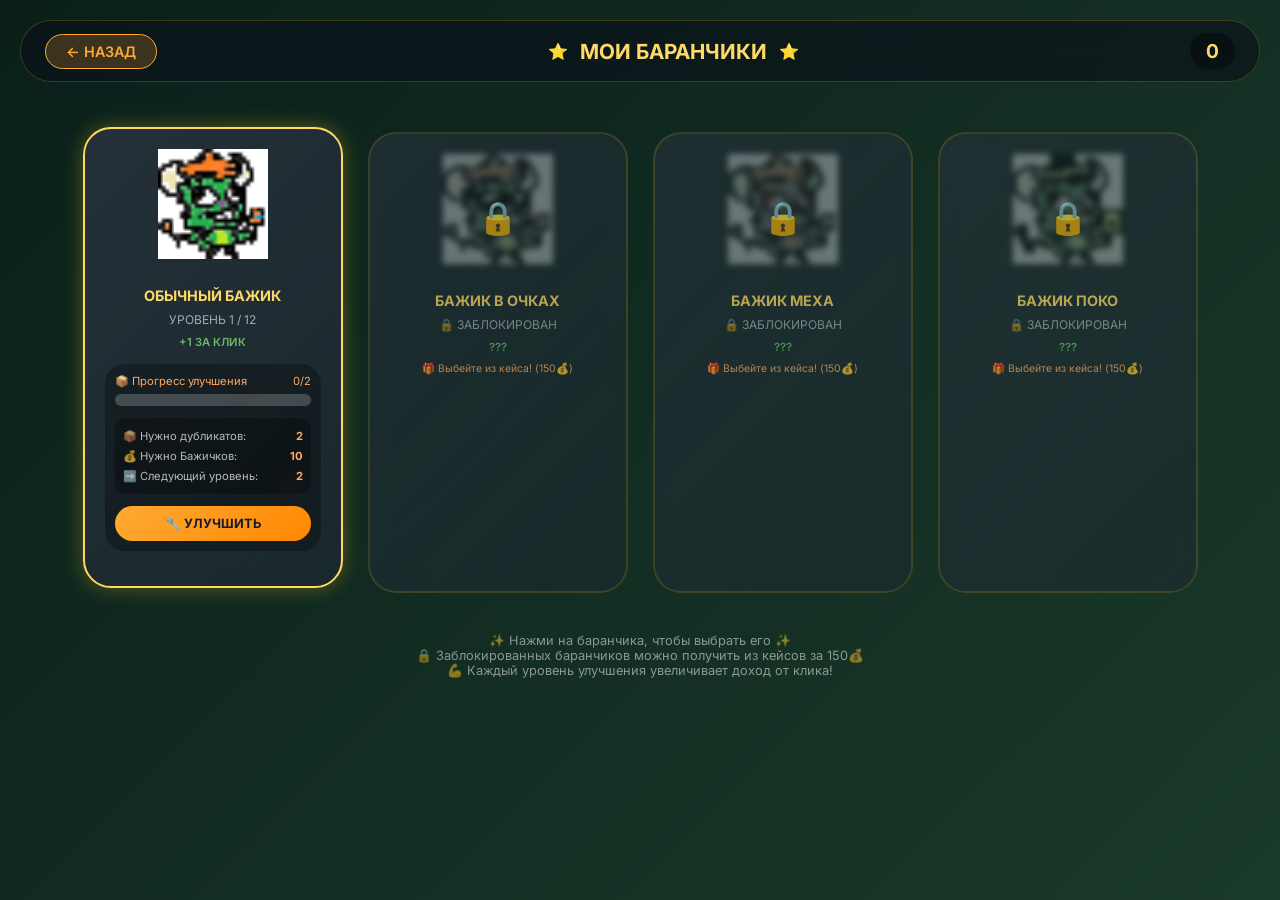
==== brawlers.html @ e3d7c794 "Add files via upload" ====
<!DOCTYPE html>
<html lang="ru">
<head>
    <meta charset="UTF-8">
    <meta name="viewport" content="width=device-width, initial-scale=1.0, user-scalable=yes">
    <title>Бажик - Мои баранчики</title>
    <link rel="preconnect" href="https://fonts.googleapis.com">
    <link href="https://fonts.googleapis.com/css2?family=Inter:opsz,wght@14..32,300;14..32,400;14..32,500;14..32,600;14..32,700;14..32,800&display=swap" rel="stylesheet">
    <style>
        * {
            margin: 0;
            padding: 0;
            box-sizing: border-box;
        }
        
        body {
            font-family: 'Inter', sans-serif;
            background: linear-gradient(135deg, #0a1f1a 0%, #1a3a2a 100%);
            min-height: 100vh;
        }
        
        .brawlers-page {
            padding: 20px;
            min-height: 100vh;
        }
        
        .page-header {
            display: flex;
            justify-content: space-between;
            align-items: center;
            margin-bottom: 30px;
            background: rgba(10,15,26,0.6);
            backdrop-filter: blur(20px);
            border-radius: 60px;
            padding: 12px 24px;
            border: 1px solid rgba(255,215,0,0.2);
        }
        
        .back-btn {
            background: rgba(255,170,51,0.2);
            border: 1px solid #ffaa33;
            padding: 8px 20px;
            border-radius: 40px;
            color: #ffaa33;
            text-decoration: none;
            font-size: 0.9rem;
            font-weight: 600;
            transition: all 0.2s;
        }
        
        .back-btn:active {
            transform: scale(0.95);
        }
        
        .page-title {
            display: flex;
            align-items: center;
            gap: 12px;
        }
        
        .page-title h1 {
            font-size: 1.3rem;
            color: #ffd966;
        }
        
        .currency-badge {
            display: flex;
            align-items: center;
            gap: 8px;
            background: rgba(0,0,0,0.4);
            padding: 6px 16px;
            border-radius: 40px;
        }
        
        .currency-badge img {
            width: 28px;
            height: 28px;
            object-fit: contain;
        }
        
        .currency-badge span {
            font-weight: 700;
            color: #ffd966;
            font-size: 1.2rem;
        }
        
        .brawlers-grid {
            display: flex;
            flex-wrap: wrap;
            justify-content: center;
            gap: 25px;
            padding: 20px;
        }
        
        .brawler-card {
            background: linear-gradient(135deg, rgba(40,50,60,0.9), rgba(30,40,50,0.7));
            border-radius: 28px;
            padding: 20px;
            width: 260px;
            text-align: center;
            cursor: pointer;
            transition: all 0.2s;
            border: 2px solid rgba(255,215,0,0.2);
            backdrop-filter: blur(10px);
        }
        
        .brawler-card.selected {
            border-color: #ffd966;
            box-shadow: 0 0 20px rgba(255,215,0,0.3);
            transform: translateY(-5px);
        }
        
        .brawler-card.locked {
            opacity: 0.7;
            cursor: default;
        }
        
        .brawler-img {
            width: 110px;
            height: 110px;
            object-fit: contain;
            margin-bottom: 12px;
        }
        
        .brawler-name {
            font-weight: 700;
            color: #ffd966;
            font-size: 0.9rem;
        }
        
        .brawler-level {
            font-size: 0.75rem;
            color: rgba(255,255,255,0.6);
            margin: 8px 0;
        }
        
        .max-level-text {
            color: #ffaa33;
            font-weight: 700;
        }
        
        .brawler-bonus {
            font-size: 0.7rem;
            color: #6bb86b;
            font-weight: 600;
            margin: 5px 0;
        }
        
        .progress-container {
            margin: 15px 0;
            padding: 10px;
            background: rgba(0,0,0,0.3);
            border-radius: 20px;
        }
        
        .progress-label {
            display: flex;
            justify-content: space-between;
            font-size: 0.7rem;
            color: #ffaa66;
            margin-bottom: 6px;
        }
        
        .progress-bar-bg {
            background: rgba(255,255,255,0.2);
            border-radius: 10px;
            height: 12px;
            overflow: hidden;
            margin-bottom: 12px;
        }
        
        .progress-bar-fill {
            background: linear-gradient(90deg, #ffaa33, #ffd966);
            height: 100%;
            border-radius: 10px;
            transition: width 0.3s ease;
        }
        
        .upgrade-cost-info {
            background: rgba(0,0,0,0.3);
            border-radius: 12px;
            padding: 8px;
            margin-bottom: 12px;
        }
        
        .cost-item {
            display: flex;
            justify-content: space-between;
            font-size: 0.7rem;
            color: rgba(255,255,255,0.7);
            padding: 3px 0;
        }
        
        .cost-value {
            color: #ffaa66;
            font-weight: bold;
        }
        
        .upgrade-btn {
            background: linear-gradient(135deg, #ffaa33, #ff8800);
            border: none;
            padding: 10px;
            border-radius: 30px;
            color: #1a1a2e;
            font-size: 0.8rem;
            font-weight: 700;
            cursor: pointer;
            width: 100%;
            font-family: inherit;
            transition: transform 0.1s;
        }
        
        .upgrade-btn:active {
            transform: scale(0.96);
        }
        
        .brawler-max-achieved {
            margin-top: 10px;
            padding: 8px;
            background: rgba(255,170,51,0.2);
            border-radius: 20px;
            font-size: 0.7rem;
            color: #ffaa33;
        }
        
        .final-bonus {
            margin-top: 10px;
            padding: 8px;
            background: rgba(255,170,51,0.2);
            border-radius: 20px;
            font-size: 0.8rem;
            color: #ffaa33;
            text-align: center;
        }
        
        .max-level-badge {
            position: absolute;
            top: -10px;
            right: -10px;
            background: linear-gradient(135deg, #ffaa33, #ff8800);
            border-radius: 30px;
            padding: 4px 8px;
            font-size: 0.7rem;
            font-weight: 800;
            color: #1a1a2e;
            animation: pulse 1s infinite;
        }
        
        .brawler-image-wrapper {
            position: relative;
            margin-bottom: 12px;
            display: inline-block;
        }
        
        .locked-img {
            filter: grayscale(0.7) blur(3px);
            opacity: 0.5;
        }
        
        .lock-overlay {
            position: absolute;
            top: 50%;
            left: 50%;
            transform: translate(-50%, -50%);
            font-size: 2rem;
            pointer-events: none;
        }
        
        .unlock-hint {
            margin-top: 8px;
            font-size: 0.65rem;
            color: #ffaa66;
            text-align: center;
        }
        
        .info-message {
            text-align: center;
            padding: 20px;
            color: rgba(255,255,255,0.5);
            font-size: 0.8rem;
        }
        
        @keyframes pulse {
            0%, 100% { transform: scale(1); opacity: 1; }
            50% { transform: scale(1.05); opacity: 0.8; }
        }
        
        @media (max-width: 600px) {
            .brawler-card {
                width: 200px;
                padding: 15px;
            }
            .brawler-img {
                width: 80px;
                height: 80px;
            }
            .page-title h1 {
                font-size: 1rem;
            }
        }
    </style>
</head>
<body>
    <div class="brawlers-page">
        <div class="page-header">
            <a href="game.html" class="back-btn">← НАЗАД</a>
            <div class="page-title">
                <span>⭐</span>
                <h1>МОИ БАРАНЧИКИ</h1>
                <span>⭐</span>
            </div>
            <div class="currency-badge">
                <img src="images/бажичок.png" alt="💰" onerror="this.style.display='none'">
                <span id="currencyDisplay">0</span>
            </div>
        </div>

        <div class="brawlers-grid" id="brawlersGrid">
            <!-- Здесь будут отображаться барашки -->
            <div style="text-align: center; width: 100%; padding: 50px; color: rgba(255,255,255,0.5);">
                Загрузка...
            </div>
        </div>
        
        <div class="info-message">
            <p>✨ Нажми на баранчика, чтобы выбрать его ✨</p>
            <p>🔒 Заблокированных баранчиков можно получить из кейсов за 150💰</p>
            <p>💪 Каждый уровень улучшения увеличивает доход от клика!</p>
        </div>
    </div>

    <script src="scripts/main.js"></script>
    <script src="scripts/brawlers.js"></script>
</body>
</html>
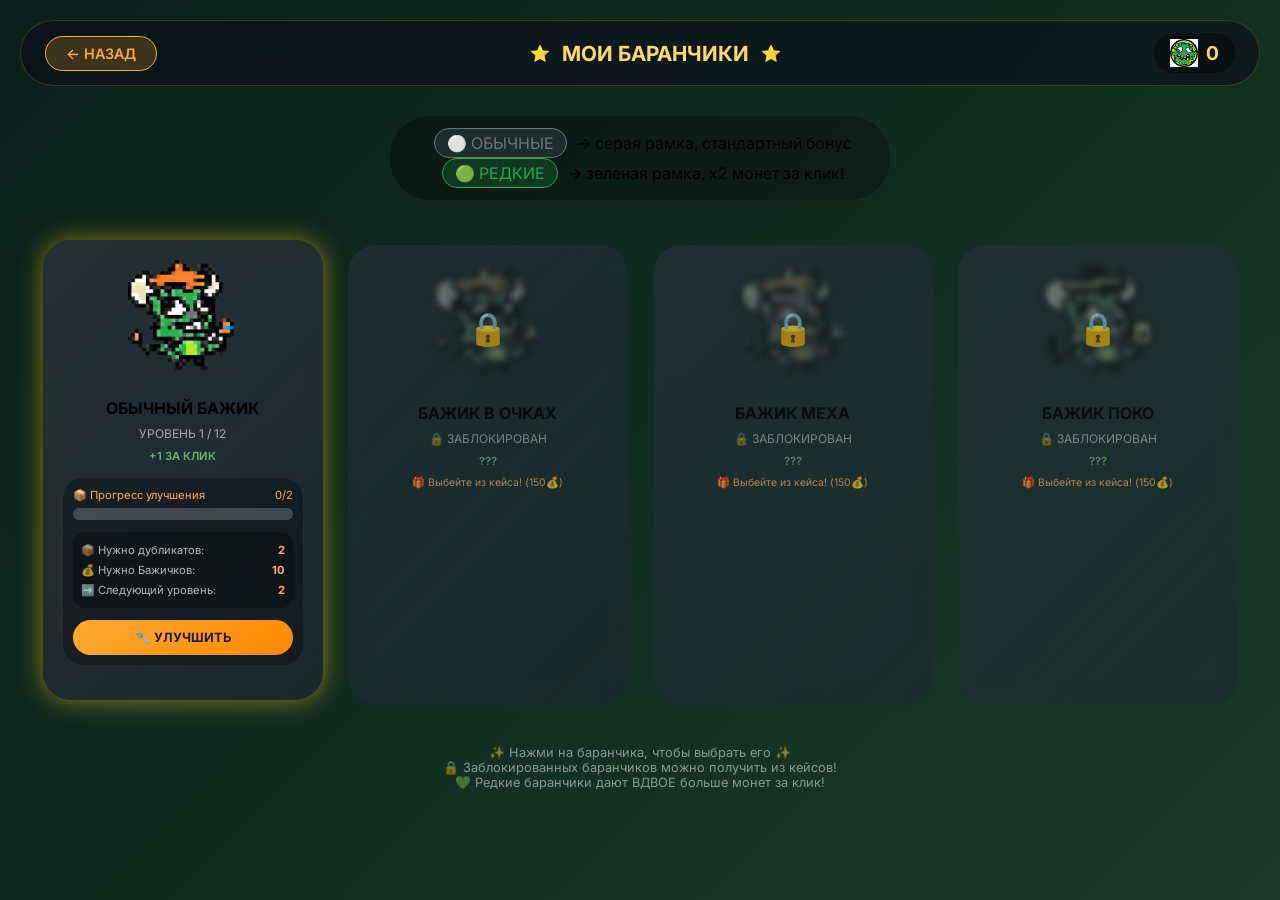
==== commit 89948786: "Add files via upload" ====
--- a/brawlers.html
+++ b/brawlers.html
@@ -12,18 +12,15 @@
             padding: 0;
             box-sizing: border-box;
         }
-        
         body {
             font-family: 'Inter', sans-serif;
             background: linear-gradient(135deg, #0a1f1a 0%, #1a3a2a 100%);
             min-height: 100vh;
         }
-        
         .brawlers-page {
             padding: 20px;
             min-height: 100vh;
         }
-        
         .page-header {
             display: flex;
             justify-content: space-between;
@@ -35,7 +32,6 @@
             padding: 12px 24px;
             border: 1px solid rgba(255,215,0,0.2);
         }
-        
         .back-btn {
             background: rgba(255,170,51,0.2);
             border: 1px solid #ffaa33;
@@ -45,24 +41,16 @@
             text-decoration: none;
             font-size: 0.9rem;
             font-weight: 600;
-            transition: all 0.2s;
-        }
-        
-        .back-btn:active {
-            transform: scale(0.95);
-        }
-        
+        }
         .page-title {
             display: flex;
             align-items: center;
             gap: 12px;
         }
-        
         .page-title h1 {
             font-size: 1.3rem;
             color: #ffd966;
         }
-        
         .currency-badge {
             display: flex;
             align-items: center;
@@ -71,19 +59,43 @@
             padding: 6px 16px;
             border-radius: 40px;
         }
-        
         .currency-badge img {
             width: 28px;
             height: 28px;
-            object-fit: contain;
-        }
-        
+        }
         .currency-badge span {
             font-weight: 700;
             color: #ffd966;
             font-size: 1.2rem;
         }
-        
+        .rarity-info-header {
+            text-align: center;
+            margin-bottom: 25px;
+            padding: 12px;
+            background: rgba(0,0,0,0.3);
+            border-radius: 40px;
+            max-width: 500px;
+            margin-left: auto;
+            margin-right: auto;
+        }
+        .rarity-common-badge {
+            color: #6c757d;
+            display: inline-block;
+            padding: 4px 12px;
+            border-radius: 20px;
+            background: rgba(108,117,125,0.2);
+            margin: 0 5px;
+            border: 1px solid #6c757d;
+        }
+        .rarity-rare-badge {
+            color: #28a745;
+            display: inline-block;
+            padding: 4px 12px;
+            border-radius: 20px;
+            background: rgba(40,167,69,0.2);
+            margin: 0 5px;
+            border: 1px solid #28a745;
+        }
         .brawlers-grid {
             display: flex;
             flex-wrap: wrap;
@@ -91,68 +103,72 @@
             gap: 25px;
             padding: 20px;
         }
-        
         .brawler-card {
             background: linear-gradient(135deg, rgba(40,50,60,0.9), rgba(30,40,50,0.7));
             border-radius: 28px;
             padding: 20px;
-            width: 260px;
+            width: 280px;
             text-align: center;
             cursor: pointer;
             transition: all 0.2s;
-            border: 2px solid rgba(255,215,0,0.2);
             backdrop-filter: blur(10px);
-        }
-        
+            position: relative;
+        }
+        .brawler-card.common {
+            border: 3px solid #6c757d;
+            box-shadow: 0 0 10px rgba(108,117,125,0.2);
+        }
+        .brawler-card.rare {
+            border: 3px solid #28a745;
+            box-shadow: 0 0 15px rgba(40,167,69,0.3);
+        }
         .brawler-card.selected {
-            border-color: #ffd966;
-            box-shadow: 0 0 20px rgba(255,215,0,0.3);
             transform: translateY(-5px);
-        }
-        
+            box-shadow: 0 0 25px rgba(255,215,0,0.5);
+            border-color: #ffd966 !important;
+        }
         .brawler-card.locked {
             opacity: 0.7;
             cursor: default;
         }
-        
         .brawler-img {
             width: 110px;
             height: 110px;
             object-fit: contain;
             margin-bottom: 12px;
         }
-        
         .brawler-name {
             font-weight: 700;
-            color: #ffd966;
-            font-size: 0.9rem;
-        }
-        
+            font-size: 1rem;
+            margin-bottom: 5px;
+        }
+        .common .brawler-name { color: #adb5bd; }
+        .rare .brawler-name { color: #28a745; }
+        .rarity-text {
+            font-size: 0.7rem;
+            margin-bottom: 8px;
+            font-weight: 600;
+        }
+        .common .rarity-text { color: #6c757d; }
+        .rare .rarity-text { color: #28a745; }
         .brawler-level {
             font-size: 0.75rem;
             color: rgba(255,255,255,0.6);
             margin: 8px 0;
         }
-        
-        .max-level-text {
-            color: #ffaa33;
-            font-weight: 700;
-        }
-        
+        .max-level-text { color: #ffaa33; font-weight: 700; }
         .brawler-bonus {
             font-size: 0.7rem;
             color: #6bb86b;
             font-weight: 600;
             margin: 5px 0;
         }
-        
         .progress-container {
             margin: 15px 0;
             padding: 10px;
             background: rgba(0,0,0,0.3);
             border-radius: 20px;
         }
-        
         .progress-label {
             display: flex;
             justify-content: space-between;
@@ -160,7 +176,6 @@
             color: #ffaa66;
             margin-bottom: 6px;
         }
-        
         .progress-bar-bg {
             background: rgba(255,255,255,0.2);
             border-radius: 10px;
@@ -168,21 +183,18 @@
             overflow: hidden;
             margin-bottom: 12px;
         }
-        
         .progress-bar-fill {
             background: linear-gradient(90deg, #ffaa33, #ffd966);
             height: 100%;
             border-radius: 10px;
             transition: width 0.3s ease;
         }
-        
         .upgrade-cost-info {
             background: rgba(0,0,0,0.3);
             border-radius: 12px;
             padding: 8px;
             margin-bottom: 12px;
         }
-        
         .cost-item {
             display: flex;
             justify-content: space-between;
@@ -190,12 +202,7 @@
             color: rgba(255,255,255,0.7);
             padding: 3px 0;
         }
-        
-        .cost-value {
-            color: #ffaa66;
-            font-weight: bold;
-        }
-        
+        .cost-value { color: #ffaa66; font-weight: bold; }
         .upgrade-btn {
             background: linear-gradient(135deg, #ffaa33, #ff8800);
             border: none;
@@ -207,13 +214,7 @@
             cursor: pointer;
             width: 100%;
             font-family: inherit;
-            transition: transform 0.1s;
-        }
-        
-        .upgrade-btn:active {
-            transform: scale(0.96);
-        }
-        
+        }
         .brawler-max-achieved {
             margin-top: 10px;
             padding: 8px;
@@ -222,7 +223,6 @@
             font-size: 0.7rem;
             color: #ffaa33;
         }
-        
         .final-bonus {
             margin-top: 10px;
             padding: 8px;
@@ -230,9 +230,7 @@
             border-radius: 20px;
             font-size: 0.8rem;
             color: #ffaa33;
-            text-align: center;
-        }
-        
+        }
         .max-level-badge {
             position: absolute;
             top: -10px;
@@ -245,18 +243,15 @@
             color: #1a1a2e;
             animation: pulse 1s infinite;
         }
-        
         .brawler-image-wrapper {
             position: relative;
             margin-bottom: 12px;
             display: inline-block;
         }
-        
         .locked-img {
             filter: grayscale(0.7) blur(3px);
             opacity: 0.5;
         }
-        
         .lock-overlay {
             position: absolute;
             top: 50%;
@@ -265,38 +260,24 @@
             font-size: 2rem;
             pointer-events: none;
         }
-        
         .unlock-hint {
             margin-top: 8px;
             font-size: 0.65rem;
             color: #ffaa66;
-            text-align: center;
-        }
-        
+        }
         .info-message {
             text-align: center;
             padding: 20px;
             color: rgba(255,255,255,0.5);
             font-size: 0.8rem;
         }
-        
         @keyframes pulse {
             0%, 100% { transform: scale(1); opacity: 1; }
             50% { transform: scale(1.05); opacity: 0.8; }
         }
-        
         @media (max-width: 600px) {
-            .brawler-card {
-                width: 200px;
-                padding: 15px;
-            }
-            .brawler-img {
-                width: 80px;
-                height: 80px;
-            }
-            .page-title h1 {
-                font-size: 1rem;
-            }
+            .brawler-card { width: 220px; padding: 15px; }
+            .brawler-img { width: 80px; height: 80px; }
         }
     </style>
 </head>
@@ -310,22 +291,27 @@
                 <span>⭐</span>
             </div>
             <div class="currency-badge">
-                <img src="images/бажичок.png" alt="💰" onerror="this.style.display='none'">
+                <img src="images/бажичок.png" alt="💰">
                 <span id="currencyDisplay">0</span>
             </div>
         </div>
 
+        <div class="rarity-info-header">
+            <span class="rarity-common-badge">⚪ ОБЫЧНЫЕ</span>
+            <span>→ серая рамка, стандартный бонус</span>
+            <br>
+            <span class="rarity-rare-badge">🟢 РЕДКИЕ</span>
+            <span>→ зеленая рамка, х2 монет за клик!</span>
+        </div>
+
         <div class="brawlers-grid" id="brawlersGrid">
-            <!-- Здесь будут отображаться барашки -->
-            <div style="text-align: center; width: 100%; padding: 50px; color: rgba(255,255,255,0.5);">
-                Загрузка...
-            </div>
+            <div style="text-align: center; width: 100%; padding: 50px;">Загрузка...</div>
         </div>
         
         <div class="info-message">
             <p>✨ Нажми на баранчика, чтобы выбрать его ✨</p>
-            <p>🔒 Заблокированных баранчиков можно получить из кейсов за 150💰</p>
-            <p>💪 Каждый уровень улучшения увеличивает доход от клика!</p>
+            <p>🔒 Заблокированных баранчиков можно получить из кейсов!</p>
+            <p>💚 Редкие баранчики дают ВДВОЕ больше монет за клик!</p>
         </div>
     </div>
 
